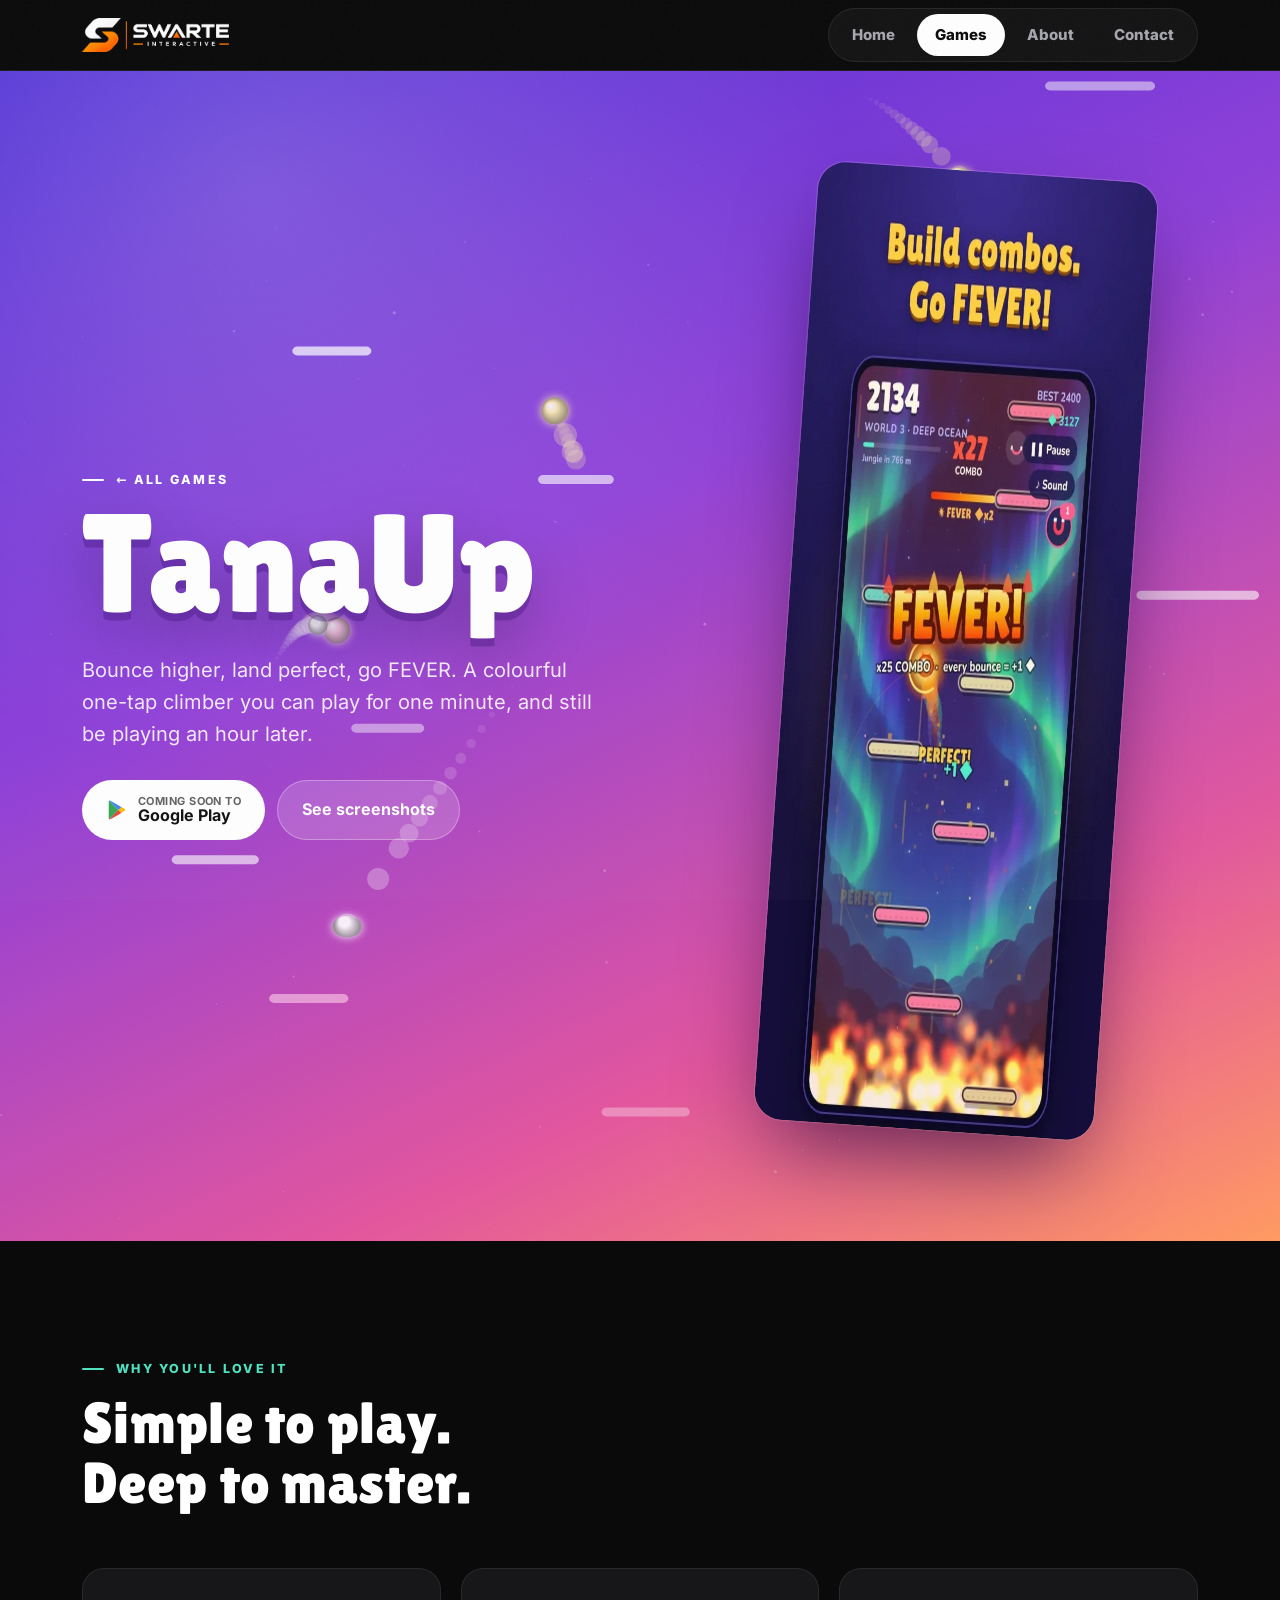
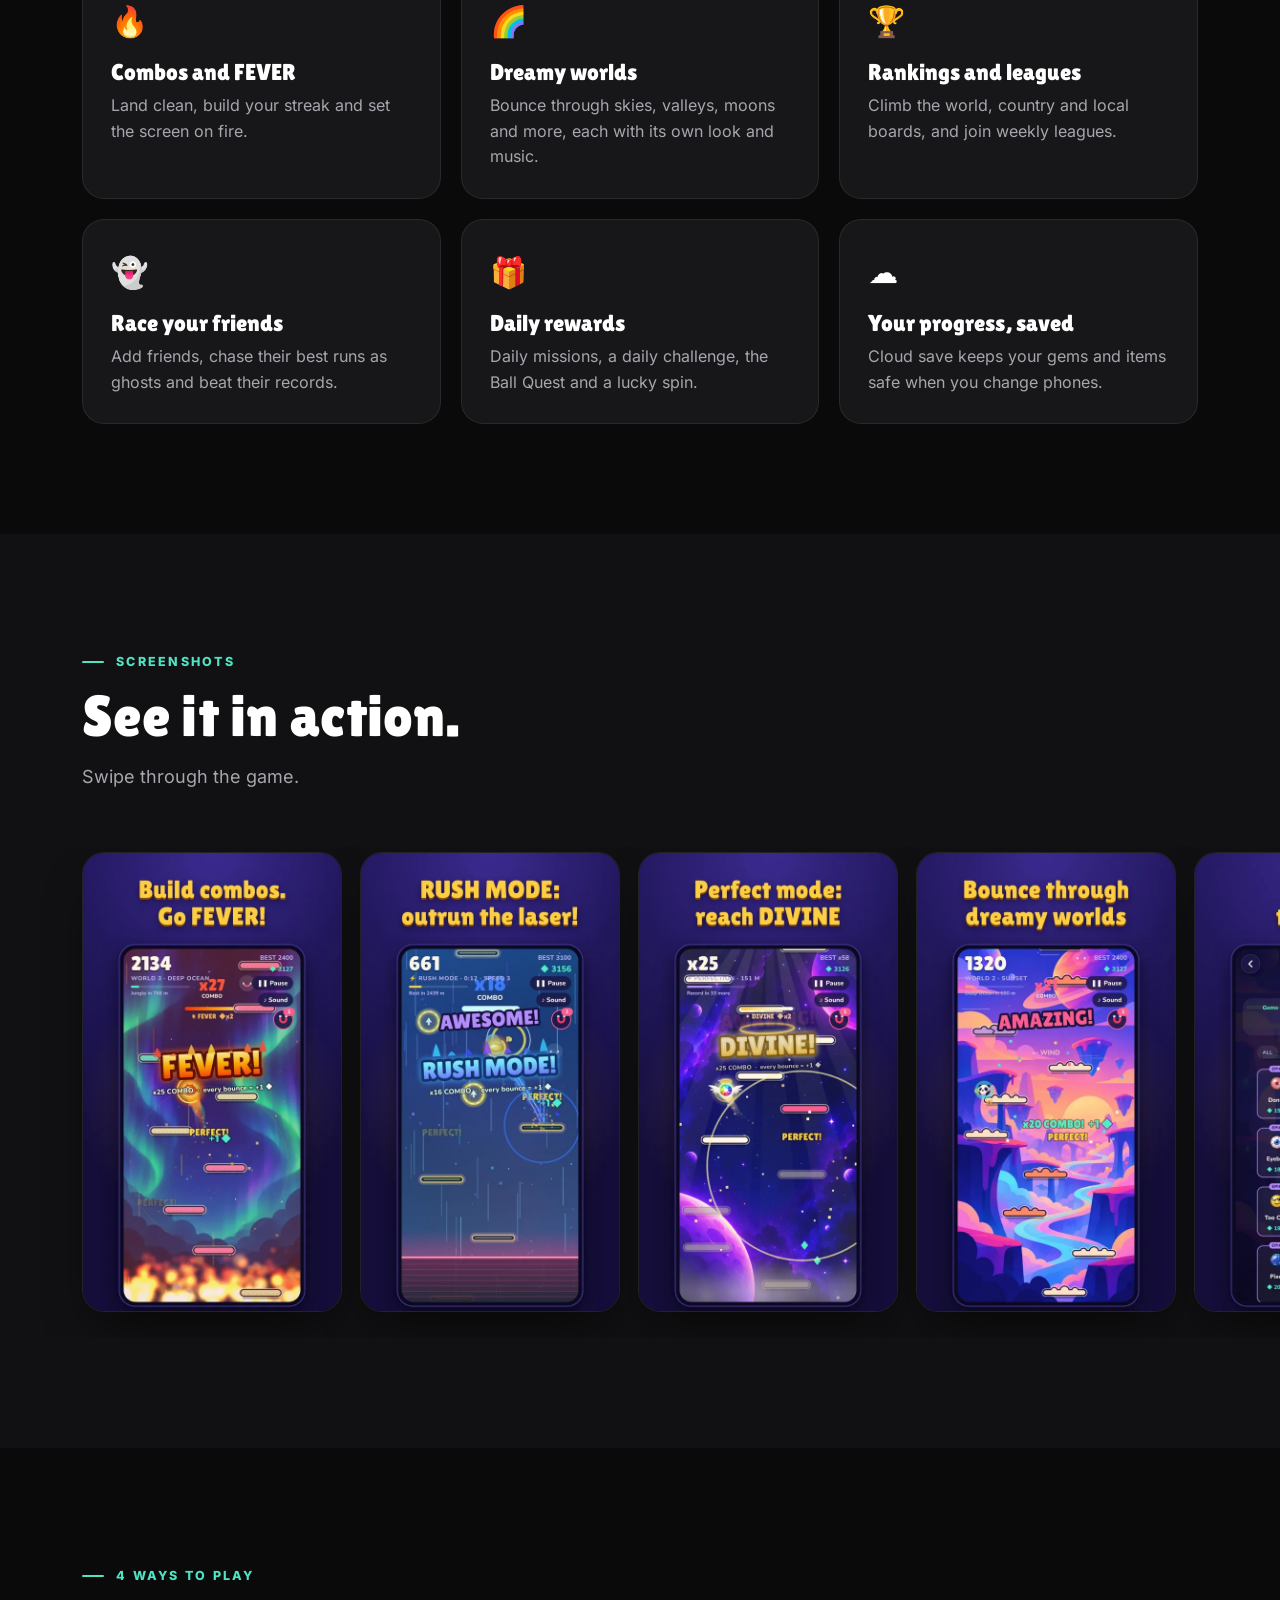
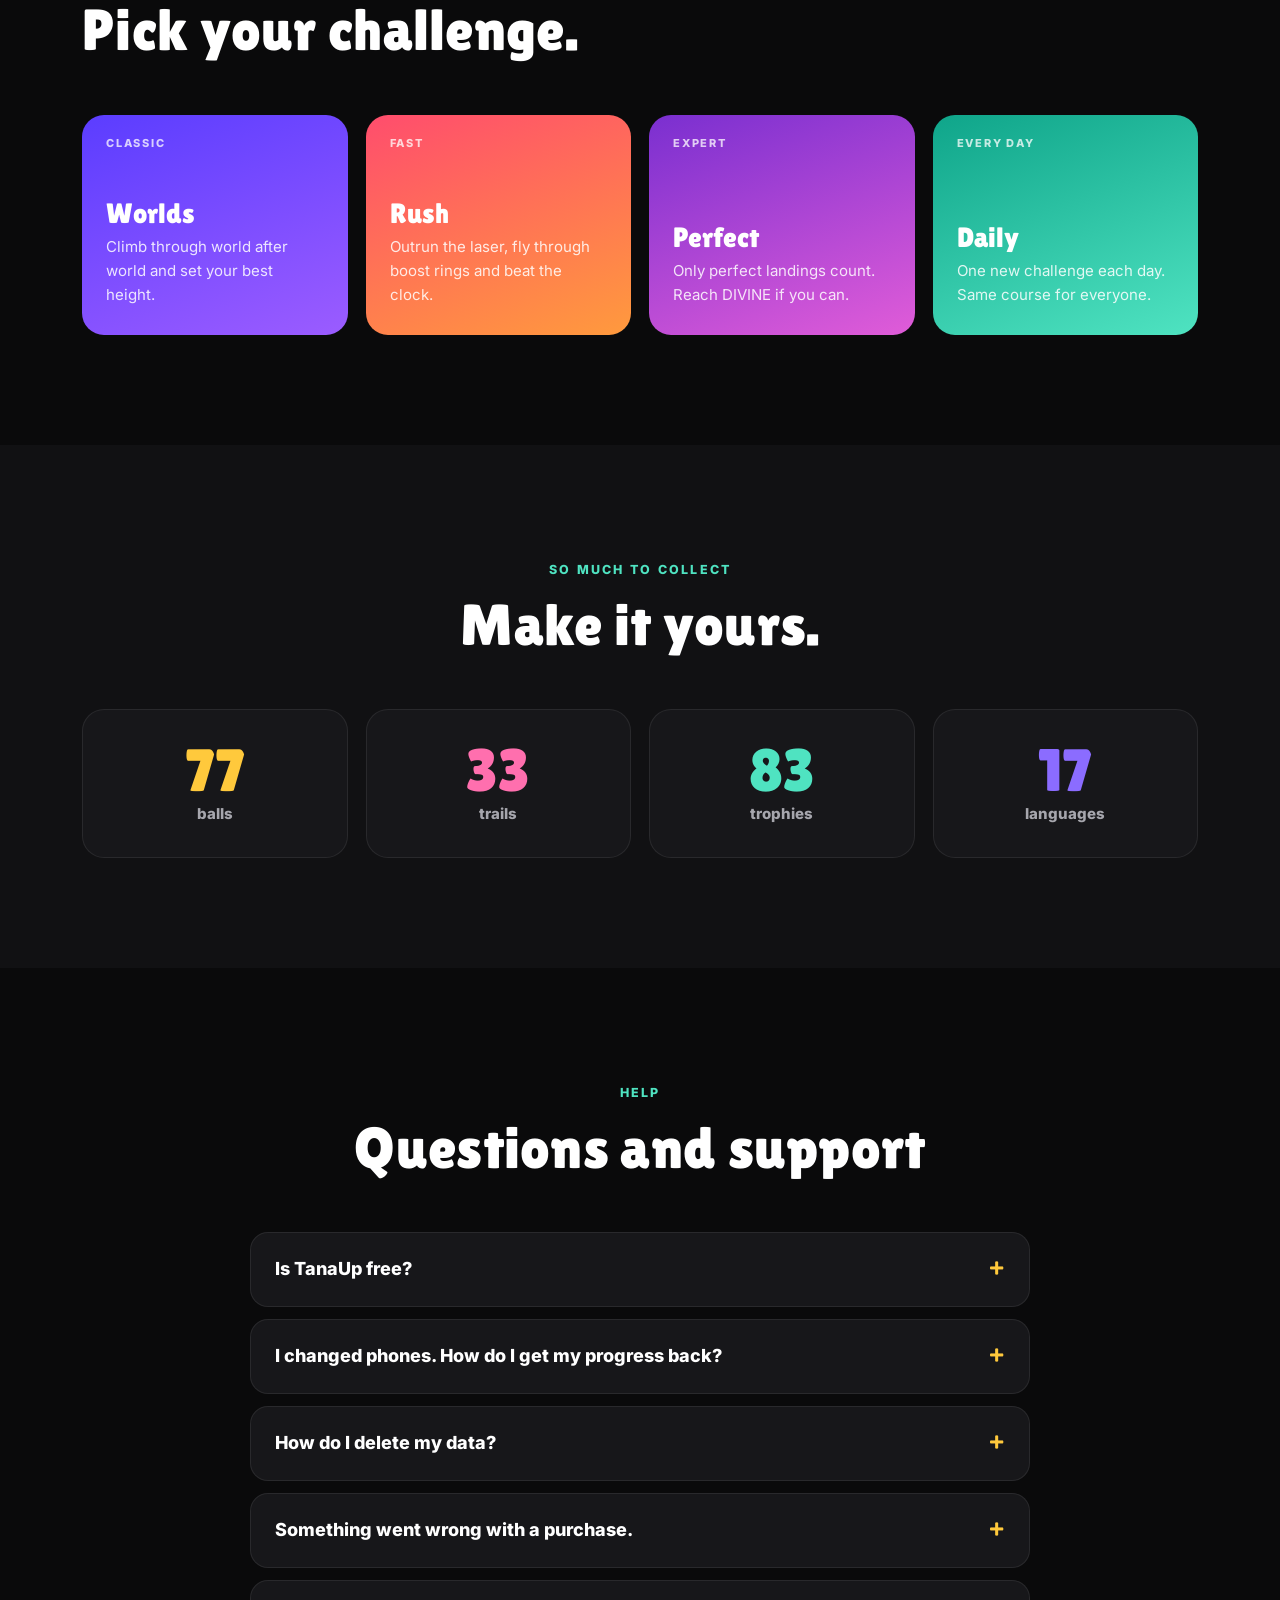
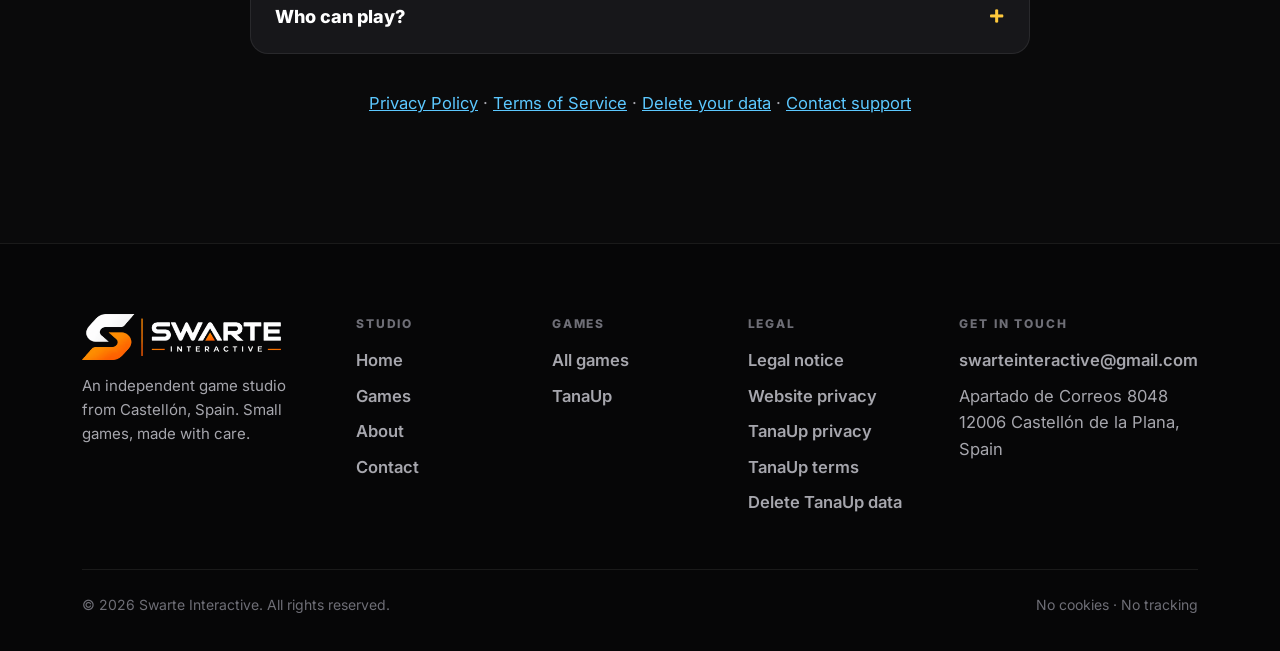
==== tanaup/index.html @ 44203644 "Add images, fonts, intro video and TanaUp pages" ====
<!doctype html>
<html lang="en">
<head>
<meta charset="utf-8">
<meta name="viewport" content="width=device-width,initial-scale=1,viewport-fit=cover">
<title>TanaUp – Swarte Interactive</title>
<meta name="description" content="TanaUp: bounce higher, land perfect, go FEVER. A free one-tap climber for Android.">
<meta property="og:title" content="TanaUp – Swarte Interactive">
<meta property="og:description" content="TanaUp: bounce higher, land perfect, go FEVER. A free one-tap climber for Android.">
<meta name="theme-color" content="#0a0a0b">
<meta property="og:image" content="https://swarteinteractive-design.github.io/brand/logo-original.jpg">
<link rel="icon" type="image/png" href="../favicon.png">
<link rel="apple-touch-icon" href="../brand/apple-touch-icon.png">
<link rel="stylesheet" href="../fonts.css">
<link rel="stylesheet" href="../site.css">

</head>
<body class="game">

<div class="grain" aria-hidden="true"></div>
<header class="top">
  <div class="wrap">
    <a class="brand" href="../index.html"><img class="logo" src="../brand/logo-full.png" alt="Swarte Interactive" width="1460" height="337"></a>
    <button class="menu-btn" aria-label="Menu" aria-expanded="false"><span></span><span></span><span></span></button>
    <ul class="tabs"><li><a href="../index.html">Home</a></li><li><a href="../games.html" aria-current="page">Games</a></li><li><a href="../about.html">About</a></li><li><a href="../contact.html">Contact</a></li></ul>
  </div>
</header>
<main>

<section class="ghero">
  <canvas data-scene="light" aria-hidden="true"></canvas>
  <div class="wrap">
    <div>
      <a href="../games.html" class="eyebrow" style="text-decoration:none">← All games</a>
      <div class="logo rv">TanaUp</div>
      <p class="rv d1">Bounce higher, land perfect, go FEVER. A colourful one-tap climber you can play for one minute, and still be playing an hour later.</p>
      <div class="btns rv d2"><a class="btn play" aria-disabled="true" role="link"><svg viewBox="0 0 24 24" aria-hidden="true"><path fill="#34a853" d="M3.6 1.8 13.4 12l-9.8 10.2c-.4-.2-.6-.7-.6-1.2V3c0-.5.2-.9.6-1.2z"/><path fill="#fbbc04" d="m16.8 8.6 3.4 2c.9.5.9 1.8 0 2.3l-3.4 2L13.4 12z"/><path fill="#4285f4" d="M3.6 1.8c.3-.2.8-.2 1.2 0l12 6.8-3.4 3.4z"/><path fill="#ea4335" d="m13.4 12 3.4 3.4-12 6.8c-.4.2-.9.2-1.2 0z"/></svg><span class="two"><small>Coming soon to</small>Google Play</span></a><a class="btn ghost" style="background:rgba(255,255,255,.16);border-color:rgba(255,255,255,.3)" href="#screens">See screenshots</a></div>
    </div>
    <div class="shot-hero rv d1"><img src="img/fever.webp" alt="TanaUp gameplay: Build combos, go FEVER" width="540" height="960"></div>
    </div>
  </div>
</section>

<section>
  <div class="wrap">
    <div class="sec-head rv"><span class="eyebrow">Why you'll love it</span><h2 class="h-l">Simple to play. Deep to master.</h2></div>
    <div class="feat-grid">
      <div class="feat rv"><span class="em">🔥</span><h3>Combos and FEVER</h3><p>Land clean, build your streak and set the screen on fire.</p></div>
      <div class="feat rv d1"><span class="em">🌈</span><h3>Dreamy worlds</h3><p>Bounce through skies, valleys, moons and more, each with its own look and music.</p></div>
      <div class="feat rv d2"><span class="em">🏆</span><h3>Rankings and leagues</h3><p>Climb the world, country and local boards, and join weekly leagues.</p></div>
      <div class="feat rv"><span class="em">👻</span><h3>Race your friends</h3><p>Add friends, chase their best runs as ghosts and beat their records.</p></div>
      <div class="feat rv d1"><span class="em">🎁</span><h3>Daily rewards</h3><p>Daily missions, a daily challenge, the Ball Quest and a lucky spin.</p></div>
      <div class="feat rv d2"><span class="em">☁️</span><h3>Your progress, saved</h3><p>Cloud save keeps your gems and items safe when you change phones.</p></div>
    </div>
  </div>
</section>


<section class="alt" id="screens">
  <div class="wrap">
    <div class="sec-head rv"><span class="eyebrow">Screenshots</span><h2 class="h-l">See it in action.</h2><p>Swipe through the game.</p></div>
  </div>
  <div class="gallery rv">
    <img src="img/fever.webp" alt="Build combos, go FEVER" width="540" height="960"><img src="img/rush.webp" alt="Rush mode: outrun the laser" width="540" height="960"><img src="img/divine.webp" alt="Perfect mode: reach DIVINE" width="540" height="960"><img src="img/sky.webp" alt="Bounce through dreamy worlds" width="540" height="960"><img src="img/shop.webp" alt="77 balls to collect" width="540" height="960"><img src="img/quest.webp" alt="Win special balls in the Ball Quest" width="540" height="960"><img src="img/board.webp" alt="Climb the world rankings" width="540" height="960"><img src="img/modes.webp" alt="4 ways to play plus a daily challenge" width="540" height="960">
  </div>
</section>
<section id="modes">
  <div class="wrap">
    <div class="sec-head rv"><span class="eyebrow">4 ways to play</span><h2 class="h-l">Pick your challenge.</h2></div>
    <div class="modes">
      <div class="mode m1 rv"><span class="tagm">Classic</span><h3>Worlds</h3><p>Climb through world after world and set your best height.</p></div>
      <div class="mode m2 rv d1"><span class="tagm">Fast</span><h3>Rush</h3><p>Outrun the laser, fly through boost rings and beat the clock.</p></div>
      <div class="mode m3 rv d2"><span class="tagm">Expert</span><h3>Perfect</h3><p>Only perfect landings count. Reach DIVINE if you can.</p></div>
      <div class="mode m4 rv d3"><span class="tagm">Every day</span><h3>Daily</h3><p>One new challenge each day. Same course for everyone.</p></div>
    </div>
  </div>
</section>

<section class="alt">
  <div class="wrap">
    <div class="sec-head center rv"><span class="eyebrow">So much to collect</span><h2 class="h-l">Make it yours.</h2></div>
    <div class="stats">
      <div class="stat rv"><b class="sun-t">77</b><span>balls</span></div>
      <div class="stat rv d1"><b class="pink-t">33</b><span>trails</span></div>
      <div class="stat rv d2"><b class="mint-t">83</b><span>trophies</span></div>
      <div class="stat rv d3"><b class="violet-t">17</b><span>languages</span></div>
    </div>
  </div>
</section>

<section>
  <div class="wrap">
    <div class="sec-head center rv"><span class="eyebrow">Help</span><h2 class="h-l">Questions and support</h2></div>
    <div class="faq">
      <details class="rv"><summary>Is TanaUp free?</summary><p>Yes. TanaUp is free to play. You can earn gems by playing. Optional gem packs and extras can be bought through Google Play, and ads only play when you choose to watch one.</p></details>
      <details class="rv"><summary>I changed phones. How do I get my progress back?</summary><p>Open TanaUp on your new phone and choose "Load my progress" when asked. Things you bought can be restored with "Restore purchases" in the shop, using the same Google account.</p></details>
      <details class="rv"><summary>How do I delete my data?</summary><p>In the game, go to Settings and tap "Delete my data". You can also email us. Step by step: <a style="color:var(--sky)" href="delete-data.html">Delete your TanaUp data</a>.</p></details>
      <details class="rv"><summary>Something went wrong with a purchase.</summary><p>Refunds go through Google Play (Order history). If an item didn't arrive or doesn't work, email <a style="color:var(--sky)" href="mailto:swarteinteractive@gmail.com">swarteinteractive@gmail.com</a> with your friend code and we'll make it right.</p></details>
      <details class="rv"><summary>Who can play?</summary><p>TanaUp is meant for players aged 16 and over. Younger players need a parent's or guardian's permission.</p></details>
    </div>
    <p class="center" style="text-align:center;margin-top:36px;color:var(--muted)"><a style="color:var(--sky)" href="privacy.html">Privacy Policy</a> · <a style="color:var(--sky)" href="terms.html">Terms of Service</a> · <a style="color:var(--sky)" href="delete-data.html">Delete your data</a> · <a style="color:var(--sky)" href="mailto:swarteinteractive@gmail.com">Contact support</a></p>
  </div>
</section>

</main>
<footer>
  <div class="wrap">
    <div class="fgrid">
      <div class="fbrand">
        <a class="brand" href="../index.html"><img class="logo" src="../brand/logo-full.png" alt="Swarte Interactive" width="1460" height="337"></a>
        <p>An independent game studio from Castellón, Spain. Small games, made with care.</p>
      </div>
      <div><h4>Studio</h4><ul><li><a href="../index.html">Home</a></li><li><a href="../games.html">Games</a></li><li><a href="../about.html">About</a></li><li><a href="../contact.html">Contact</a></li></ul></div>
      <div><h4>Games</h4><ul><li><a href="../games.html">All games</a></li><li><a href="../tanaup/index.html">TanaUp</a></li></ul></div>
      <div><h4>Legal</h4><ul><li><a href="../legal.html">Legal notice</a></li><li><a href="../legal.html#privacy">Website privacy</a></li><li><a href="../tanaup/privacy.html">TanaUp privacy</a></li><li><a href="../tanaup/terms.html">TanaUp terms</a></li><li><a href="../tanaup/delete-data.html">Delete TanaUp data</a></li></ul></div>
      <div><h4>Get in touch</h4><ul><li><a href="mailto:swarteinteractive@gmail.com">swarteinteractive@gmail.com</a></li><li><span style="color:var(--muted)">Apartado de Correos 8048<br>12006 Castellón de la Plana, Spain</span></li></ul></div>
    </div>
    <div class="fbottom"><span>© <span id="yr">2026</span> Swarte Interactive. All rights reserved.</span><span>No cookies · No tracking</span></div>
  </div>
</footer>
<script src="../site.js"></script>
</body>
</html>
---- fonts.css ----
/* Fonts are hosted on this site (no requests to Google or anyone else). Licence: SIL Open Font License 1.1 */
@font-face{font-family:"Saira";src:url(fonts/saira-var.woff2) format("woff2");font-weight:100 900;font-stretch:50% 125%;font-display:swap}
@font-face{font-family:"Inter";src:url(fonts/inter-400.woff2) format("woff2");font-weight:400;font-display:swap}
@font-face{font-family:"Inter";src:url(fonts/inter-500.woff2) format("woff2");font-weight:500;font-display:swap}
@font-face{font-family:"Inter";src:url(fonts/inter-600.woff2) format("woff2");font-weight:600;font-display:swap}
@font-face{font-family:"Inter";src:url(fonts/inter-700.woff2) format("woff2");font-weight:700;font-display:swap}
@font-face{font-family:"Inter";src:url(fonts/inter-800.woff2) format("woff2");font-weight:800 900;font-display:swap}
@font-face{font-family:"Nunito";src:url(fonts/nunito-400.woff2) format("woff2");font-weight:400 600;font-display:swap}
@font-face{font-family:"Nunito";src:url(fonts/nunito-700.woff2) format("woff2");font-weight:700;font-display:swap}
@font-face{font-family:"Nunito";src:url(fonts/nunito-800.woff2) format("woff2");font-weight:800;font-display:swap}
@font-face{font-family:"Nunito";src:url(fonts/nunito-900.woff2) format("woff2");font-weight:900;font-display:swap}
@font-face{font-family:"Lilita One";src:url(fonts/lilita-one.woff2) format("woff2");font-weight:400;font-display:swap}
---- site.css ----
/* Swarte Interactive — shared site styles */
:root{
  /* Swarte Interactive brand — see BRAND.md */
  --bg:#0a0a0b; --bg2:#111113; --card:#17171a; --card2:#1e1e22; --line:rgba(255,255,255,.08);
  --fg:#ffffff; --muted:#a6a6ad; --dim:#6e6e76;
  --orange:#ff7a00; --orange-l:#ff9a0a; --orange-d:#ff5a00;
  --grad:linear-gradient(135deg,#ff9a0a 0%,#ff7a00 50%,#ff5a00 100%);
  /* accent slots (studio pages = all orange; TanaUp page restores the game colours via .game) */
  --sun:var(--orange); --violet:var(--orange-d); --pink:var(--orange-l); --mint:var(--orange); --sky:var(--orange-l);
  --display:"Saira",system-ui,sans-serif; --dw:800; --ds:118%;
  --body:"Inter",system-ui,-apple-system,"Segoe UI",sans-serif;
  --r:20px;
  color-scheme:dark;
}
*{box-sizing:border-box}
html{scroll-behavior:smooth}
body{margin:0;background:var(--bg);color:var(--fg);font:400 17px/1.6 var(--body);-webkit-font-smoothing:antialiased;overflow-x:hidden}
img,svg,canvas{display:block;max-width:100%}
a{color:inherit}
.wrap{max-width:1160px;margin:0 auto;padding-left:max(22px,env(safe-area-inset-left,0px));padding-right:max(22px,env(safe-area-inset-right,0px))}
.grain{position:fixed;inset:0;pointer-events:none;z-index:100;opacity:.05;
  background-image:url("data:image/svg+xml,%3Csvg xmlns='http://www.w3.org/2000/svg' width='160' height='160'%3E%3Cfilter id='n'%3E%3CfeTurbulence type='fractalNoise' baseFrequency='.9' numOctaves='3'/%3E%3C/filter%3E%3Crect width='100%25' height='100%25' filter='url(%23n)'/%3E%3C/svg%3E")}

/* ---------- header / tabs ---------- */
.top{position:sticky;top:0;z-index:50;background:rgba(10,10,11,.72);backdrop-filter:blur(14px) saturate(140%);-webkit-backdrop-filter:blur(14px) saturate(140%);border-bottom:1px solid var(--line)}
.top .wrap{display:flex;align-items:center;justify-content:space-between;height:70px;gap:20px}
.brand{display:flex;align-items:center;gap:12px;text-decoration:none;white-space:nowrap}
.brand .mark{width:34px;height:34px}
.brand .name{font:var(--dw) 21px/1 var(--display);font-stretch:var(--ds);letter-spacing:.4px}
.brand .name small{display:block;font:800 10px/1 var(--body);letter-spacing:.32em;text-transform:uppercase;color:var(--muted);margin-top:4px}
.tabs{display:flex;gap:4px;list-style:none;margin:0;padding:5px;border-radius:999px;background:rgba(255,255,255,.04);border:1px solid var(--line)}
.tabs a{display:block;padding:9px 18px;border-radius:999px;text-decoration:none;font-weight:800;font-size:15px;color:var(--muted);transition:color .2s,background .2s}
.tabs a:hover{color:var(--fg)}
.tabs a[aria-current="page"]{background:var(--fg);color:var(--bg)}
.menu-btn{display:none;background:none;border:1px solid var(--line);border-radius:12px;width:44px;height:44px;color:var(--fg);cursor:pointer}
.menu-btn span{display:block;width:18px;height:2px;background:currentColor;margin:4px auto;border-radius:2px}

/* ---------- buttons ---------- */
.btns{display:flex;flex-wrap:wrap;gap:12px}
.btn{display:inline-flex;align-items:center;gap:10px;padding:15px 24px;border-radius:999px;font-weight:900;font-size:16px;text-decoration:none;transition:transform .18s,box-shadow .18s,background .18s;border:0;cursor:pointer}
.btn:hover{transform:translateY(-2px)}
.btn.sun{background:var(--grad);color:#0a0a0b;box-shadow:0 10px 30px -6px rgba(255,122,0,.5)}
.btn.ghost{background:rgba(255,255,255,.06);color:var(--fg);border:1px solid var(--line)}
.btn.ghost:hover{background:rgba(255,255,255,.1)}
.btn .arr{transition:transform .18s}
.btn:hover .arr{transform:translateX(3px)}
.btn.play{background:#fff;color:#111}
.btn.play svg{width:22px;height:22px}
.btn.play[aria-disabled="true"]{cursor:default}
.btn.play[aria-disabled="true"]:hover{transform:none}
.btn.play .two{display:flex;flex-direction:column;line-height:1.1;text-align:left}
.btn.play .two small{font-size:11px;font-weight:700;opacity:.65;letter-spacing:.04em;text-transform:uppercase}

/* ---------- type ---------- */
.eyebrow{display:inline-flex;align-items:center;gap:12px;font-family:"Saira",sans-serif;font-stretch:118%;font-weight:600;font-size:12.5px;letter-spacing:.32em;text-transform:uppercase;color:var(--mint)}
.eyebrow::before{content:"";width:22px;height:2px;background:currentColor;border-radius:2px}
h1,h2,h3{text-wrap:balance}
.h-xl{font:var(--dw) clamp(46px,7.4vw,96px)/.98 var(--display);font-stretch:var(--ds);margin:18px 0 22px;letter-spacing:.4px}
.h-l{font:var(--dw) clamp(36px,5vw,58px)/1.04 var(--display);font-stretch:var(--ds);margin:14px 0 16px;letter-spacing:.3px}
.h-m{font:var(--dw) clamp(26px,3vw,34px)/1.1 var(--display);font-stretch:var(--ds);margin:0 0 10px;letter-spacing:.3px}
.lead{font-size:clamp(18px,1.6vw,21px);color:var(--muted);max-width:560px;margin:0 0 32px}
.sun-t{color:var(--sun)} .violet-t{color:var(--violet)} .pink-t{color:var(--pink)} .mint-t{color:var(--mint)}
.grad-t{background:var(--grad);-webkit-background-clip:text;background-clip:text;color:transparent}

/* ---------- sections ---------- */
section{padding:110px 0;position:relative}
.alt{background:var(--bg2)}
.sec-head{max-width:640px;margin-bottom:54px}
.sec-head p{color:var(--muted);margin:0;font-size:18px}
.center{text-align:center;margin-left:auto;margin-right:auto}
.center .eyebrow::before{display:none}

/* ---------- home hero ---------- */
.hero{position:relative;min-height:calc(100vh - 70px);min-height:calc(100svh - 70px);display:flex;align-items:center;overflow:hidden;padding:80px 0 120px}
.hero canvas{position:absolute;inset:0;width:100%;height:100%}
.hero::after{content:"";position:absolute;inset:0;pointer-events:none;background:
  radial-gradient(900px 520px at 80% 35%,rgba(255,122,0,.18),transparent 70%),
  radial-gradient(600px 400px at 5% 90%,rgba(255,90,0,.10),transparent 70%),
  linear-gradient(90deg,rgba(10,10,11,.92) 0%,rgba(10,10,11,.55) 45%,rgba(10,10,11,0) 75%)}
.hero .wrap{position:relative;z-index:2;width:100%}
.hero .copy{max-width:640px}
.scroll-cue{position:absolute;left:50%;bottom:28px;z-index:2;transform:translateX(-50%);font-size:12px;font-weight:800;letter-spacing:.2em;text-transform:uppercase;color:var(--dim);display:flex;flex-direction:column;align-items:center;gap:10px}
.scroll-cue i{width:2px;height:34px;background:linear-gradient(var(--dim),transparent);animation:cue 1.8s ease-in-out infinite}
@keyframes cue{0%{transform:scaleY(0);transform-origin:top}50%{transform:scaleY(1);transform-origin:top}51%{transform-origin:bottom}100%{transform:scaleY(0);transform-origin:bottom}}

/* marquee */
.marquee{overflow:hidden;border-block:1px solid var(--line);background:var(--bg2);padding:22px 0}
.marquee .track{display:flex;gap:48px;width:max-content;animation:slide 32s linear infinite;font:var(--dw) 28px/1 var(--display);font-stretch:var(--ds);color:var(--dim);white-space:nowrap}
.marquee .track span{display:flex;align-items:center;gap:48px}
.marquee .track span::after{content:"";width:12px;height:12px;border-radius:50%;background:var(--sun);box-shadow:0 0 14px var(--sun)}
.marquee .track span:nth-child(3n+2)::after{background:var(--pink);box-shadow:0 0 14px var(--pink)}
.marquee .track span:nth-child(3n)::after{background:var(--mint);box-shadow:0 0 14px var(--mint)}
@keyframes slide{to{transform:translateX(-50%)}}

/* value cards */
.cards3{display:grid;grid-template-columns:repeat(3,1fr);gap:22px}
.vcard{position:relative;background:linear-gradient(180deg,var(--card2),var(--card));border:1px solid var(--line);border-radius:var(--r);padding:34px 30px 32px;overflow:hidden;transition:transform .25s,border-color .25s}
.vcard:hover{transform:translateY(-4px);border-color:rgba(255,255,255,.18)}
.vcard .ico{width:58px;height:58px;border-radius:18px;display:grid;place-items:center;margin-bottom:24px}
.vcard .ico svg{width:30px;height:30px}
.vcard p{margin:0;color:var(--muted)}
.vcard .num{position:absolute;right:22px;top:16px;font:var(--dw) 64px/1 var(--display);font-stretch:var(--ds);color:rgba(255,255,255,.04)}

/* split */
.split{display:grid;grid-template-columns:1fr 1fr;gap:70px;align-items:center}
.split p{color:var(--muted)}
.checks{list-style:none;padding:0;margin:26px 0 0;display:grid;gap:14px}
.checks li{display:flex;gap:14px;align-items:flex-start}
.checks li::before{content:"";flex:none;width:24px;height:24px;margin-top:2px;border-radius:50%;background:rgba(255,122,0,.14) url("data:image/svg+xml,%3Csvg xmlns='http://www.w3.org/2000/svg' viewBox='0 0 24 24'%3E%3Cpath d='M7 12.5l3.2 3L17 9' fill='none' stroke='%23ff7a00' stroke-width='2.6' stroke-linecap='round' stroke-linejoin='round'/%3E%3C/svg%3E") center/18px no-repeat}

/* phone visual */
.stage{position:relative;height:520px;display:grid;place-items:center}
.stage .glow{position:absolute;width:420px;height:420px;border-radius:50%;background:radial-gradient(circle,rgba(255,122,0,.35),transparent 65%);filter:blur(10px)}
.phone{position:relative;width:250px;height:500px;border-radius:44px;padding:12px;background:linear-gradient(145deg,#2c2c31,#0e0e10);box-shadow:0 40px 80px -20px rgba(0,0,0,.7),inset 0 0 0 1px rgba(255,255,255,.12);transform:rotate(-6deg)}
.phone .screen{position:relative;height:100%;border-radius:34px;overflow:hidden;background:linear-gradient(180deg,#141416 0%,#2a1608 45%,#ff5a00 85%,#ff9a0a 100%)}
.phone .notch{position:absolute;top:10px;left:50%;width:76px;height:22px;margin-left:-38px;border-radius:12px;background:#0d0b1f;z-index:3}
.phone .plat{position:absolute;height:10px;border-radius:6px;background:rgba(255,255,255,.85)}
.phone .pb{position:absolute;left:50%;width:40px;height:40px;margin-left:-20px;border-radius:50%;background:radial-gradient(circle at 34% 30%,#fff 0 12%,#ffe066 42%,#ff9d00);box-shadow:0 0 26px rgba(255,220,100,.8);animation:pb 1.4s cubic-bezier(.45,0,.55,1) infinite}
@keyframes pb{0%,100%{bottom:96px;transform:scale(1.15,.85)}10%,90%{transform:none}50%{bottom:250px}}
.phone .score{position:absolute;top:46px;left:0;right:0;text-align:center;font:var(--dw) 44px/1 var(--display);font-stretch:var(--ds);color:#fff;text-shadow:0 4px 0 rgba(0,0,0,.18)}
.phone .combo{position:absolute;top:96px;left:0;right:0;text-align:center;font-weight:900;font-size:13px;letter-spacing:.2em;color:#fff6c7}
.float{position:absolute;padding:12px 16px;border-radius:16px;background:rgba(23,23,26,.88);backdrop-filter:blur(8px);border:1px solid var(--line);font-weight:800;font-size:14px;display:flex;align-items:center;gap:10px;box-shadow:0 20px 40px -12px rgba(0,0,0,.6);animation:floaty 5s ease-in-out infinite}
.float b{font:var(--dw) 22px/1 var(--display);font-stretch:var(--ds)}
.float.f1{left:2%;top:18%}
.float.f2{right:0;bottom:20%;animation-delay:-2.5s}
@keyframes floaty{0%,100%{transform:translateY(0)}50%{transform:translateY(-12px)}}

/* steps */
.steps{display:grid;grid-template-columns:repeat(3,1fr);gap:22px;counter-reset:s}
.step{padding:30px 0 0;border-top:2px solid var(--line);position:relative}
.step::before{counter-increment:s;content:"0" counter(s);position:absolute;top:-2px;left:0;padding-top:24px;font:var(--dw) 18px/1 var(--display);font-stretch:var(--ds);color:var(--sun);border-top:2px solid var(--sun);width:60px}
.step h3{font:var(--dw) 26px/1.15 var(--display);font-stretch:var(--ds);margin:34px 0 10px}
.step p{margin:0;color:var(--muted)}

/* cta */
.cta{position:relative;border-radius:28px;overflow:hidden;padding:80px 60px;text-align:center;background:
  radial-gradient(500px 300px at 15% 20%,rgba(255,255,255,.18),transparent 60%),var(--grad)}
.cta .h-l{margin-top:0}
.cta p{color:rgba(10,10,11,.8);max-width:520px;margin:0 auto 30px;font-size:19px}
.cta .btns{justify-content:center}
.cta .btn.dark{background:#0a0a0b;color:#fff}
.cta .h-l{color:#0a0a0b}
.cta .b{position:absolute;border-radius:50%;background:radial-gradient(circle at 34% 30%,#fff 0 12%,rgba(255,255,255,.55) 45%,rgba(255,255,255,.15));opacity:.5}

/* page header (inner pages) */
.phead{position:relative;padding:110px 0 70px;overflow:hidden}
.phead::before{content:"";position:absolute;inset:0;background:radial-gradient(700px 360px at 85% 10%,rgba(255,122,0,.16),transparent 70%),radial-gradient(500px 300px at 0% 100%,rgba(255,154,10,.06),transparent 70%)}
.phead .wrap{position:relative}
.phead p{color:var(--muted);font-size:19px;max-width:600px;margin:0}

/* games list */
.gcard{display:grid;grid-template-columns:1.1fr 1fr;border-radius:32px;overflow:hidden;background:var(--card);border:1px solid var(--line);text-decoration:none;transition:transform .3s,border-color .3s}
.gcard:hover{transform:translateY(-4px);border-color:rgba(255,255,255,.2)}
.gart{position:relative;min-height:440px;overflow:hidden;background:radial-gradient(circle at 25% 15%,rgba(255,255,255,.22),transparent 40%),linear-gradient(155deg,#6a3dff 0%,#c04dd6 45%,#ff6fae 70%,#ffb347 100%);display:grid;place-items:center}
.gart .word{position:relative;z-index:2;font:var(--dw) clamp(64px,9vw,112px)/1 var(--display);font-stretch:var(--ds);color:#fff;letter-spacing:1px;transform:rotate(-5deg);text-shadow:0 7px 0 rgba(70,20,130,.35),0 20px 50px rgba(0,0,0,.25)}
.gart .gb{position:absolute;border-radius:50%}
.gart .plat{position:absolute;height:12px;border-radius:7px;background:rgba(255,255,255,.75)}
.ginfo{padding:46px 46px 42px;display:flex;flex-direction:column;gap:16px}
.chip{align-self:flex-start;font-size:12px;font-weight:800;letter-spacing:.12em;text-transform:uppercase;padding:7px 13px;border-radius:999px;background:rgba(255,122,0,.13);color:var(--orange)}
.ginfo h2{font:var(--dw) 48px/1 var(--display);font-stretch:var(--ds);margin:0;color:var(--sun)}
.ginfo p{margin:0;color:var(--muted)}
.meta-row{display:flex;flex-wrap:wrap;gap:8px}
.meta-row span{font-size:13px;font-weight:800;padding:6px 12px;border-radius:10px;background:rgba(255,255,255,.06);color:var(--muted)}
.more{margin-top:auto;font-weight:900;color:var(--fg);display:inline-flex;gap:8px;align-items:center}
.gcard:hover .more .arr{transform:translateX(4px)}
.more .arr{transition:transform .2s}
.soon{margin-top:22px;border:2px dashed rgba(255,255,255,.14);border-radius:32px;padding:46px;display:flex;align-items:center;gap:28px}
.soon .q{flex:none;width:84px;height:84px;border-radius:24px;display:grid;place-items:center;background:rgba(255,255,255,.05);font:var(--dw) 44px/1 var(--display);font-stretch:var(--ds);color:var(--dim)}
.soon h3{font:var(--dw) 28px/1.1 var(--display);font-stretch:var(--ds);margin:0 0 6px}
.soon p{margin:0;color:var(--muted)}

/* game page */
.ghero{position:relative;overflow:hidden;padding:100px 0 110px;background:radial-gradient(circle at 20% 10%,rgba(255,255,255,.18),transparent 40%),linear-gradient(155deg,#4b2bd6 0%,#8e3fd9 40%,#e2569e 75%,#ff9a62 100%)}
.ghero .wrap{position:relative;z-index:2;display:grid;grid-template-columns:1.1fr .9fr;gap:40px;align-items:center}
.ghero .logo{font:var(--dw) clamp(72px,11vw,140px)/.9 var(--display);font-stretch:var(--ds);color:#fff;transform:rotate(-4deg);transform-origin:left;margin:10px 0 28px;text-shadow:0 8px 0 rgba(60,15,120,.35),0 24px 60px rgba(0,0,0,.25)}
.ghero p{color:rgba(255,255,255,.88);font-size:20px;max-width:520px;margin:0 0 30px}
.ghero .eyebrow{color:#fff}
.ghero canvas{position:absolute;inset:0;width:100%;height:100%;opacity:.9}
.feat-grid{display:grid;grid-template-columns:repeat(3,1fr);gap:20px}
.feat{background:var(--card);border:1px solid var(--line);border-radius:22px;padding:28px}
.feat .em{font-size:30px;margin-bottom:14px;display:block}
.feat h3{font:var(--dw) 23px/1.15 var(--display);font-stretch:var(--ds);margin:0 0 8px}
.feat p{margin:0;color:var(--muted);font-size:16px}
.modes{display:grid;grid-template-columns:repeat(4,1fr);gap:18px}
.mode{border-radius:22px;padding:28px 24px;min-height:220px;display:flex;flex-direction:column;justify-content:flex-end;position:relative;overflow:hidden}
.mode h3{font:var(--dw) 28px/1 var(--display);font-stretch:var(--ds);margin:0 0 8px;color:#fff}
.mode p{margin:0;color:rgba(255,255,255,.85);font-size:15px}
.mode .tagm{position:absolute;top:20px;left:24px;font-size:11px;font-weight:900;letter-spacing:.16em;text-transform:uppercase;color:rgba(255,255,255,.75)}
.m1{background:linear-gradient(160deg,#5b3dff,#9b5cff)}
.m2{background:linear-gradient(160deg,#ff4d6d,#ff9a3d)}
.m3{background:linear-gradient(160deg,#7a2fd0,#e05cd8)}
.m4{background:linear-gradient(160deg,#0fa58a,#4fe3c1)}
.stats{display:grid;grid-template-columns:repeat(4,1fr);gap:18px;text-align:center}
.stat{padding:30px 10px;border-radius:22px;background:var(--card);border:1px solid var(--line)}
.stat b{display:block;font:var(--dw) clamp(42px,5vw,60px)/1 var(--display);font-stretch:var(--ds)}
.stat span{color:var(--muted);font-weight:800;font-size:15px}
.faq{max-width:780px;margin:0 auto;display:grid;gap:12px}
.faq details{background:var(--card);border:1px solid var(--line);border-radius:18px;padding:0 24px}
.faq summary{cursor:pointer;list-style:none;font-weight:900;font-size:18px;padding:22px 0;display:flex;justify-content:space-between;gap:16px}
.faq summary::-webkit-details-marker{display:none}
.faq summary::after{content:"+";font:var(--dw) 26px/1 var(--display);font-stretch:var(--ds);color:var(--sun);transition:transform .2s}
.faq details[open] summary::after{transform:rotate(45deg)}
.faq details p{margin:0 0 22px;color:var(--muted)}

/* about */
.facts{display:grid;grid-template-columns:repeat(3,1fr);gap:18px;margin-top:40px}
.fact{padding:26px;border-radius:20px;background:var(--card);border:1px solid var(--line)}
.fact small{display:block;font-size:12px;font-weight:900;letter-spacing:.14em;text-transform:uppercase;color:var(--dim);margin-bottom:8px}
.fact b{font:var(--dw) 26px/1.1 var(--display);font-stretch:var(--ds)}
.quote{font:var(--dw) clamp(28px,3.6vw,44px)/1.2 var(--display);font-stretch:var(--ds);max-width:900px;margin:0 auto;text-align:center}

/* contact */
.ccards{display:grid;grid-template-columns:repeat(3,1fr);gap:20px}
.ccard{background:var(--card);border:1px solid var(--line);border-radius:24px;padding:32px 28px;display:flex;flex-direction:column;gap:10px}
.ccard .ico{width:52px;height:52px;border-radius:16px;display:grid;place-items:center;margin-bottom:8px}
.ccard .ico svg{width:26px;height:26px}
.ccard h3{font:var(--dw) 24px/1.1 var(--display);font-stretch:var(--ds);margin:0}
.ccard p{margin:0;color:var(--muted);font-size:16px}
.ccard a.mail{font-weight:900;color:var(--sun);word-break:break-all;text-decoration:none}
.ccard a.mail:hover{text-decoration:underline}
.ccard address{font-style:normal;color:var(--fg);line-height:1.6}

/* legal pages inside the site */
.legal{max-width:760px;margin:0 auto;padding:70px 0 40px}
.legal .back{font-weight:800;font-size:14px;color:var(--muted);text-decoration:none}
.legal .back:hover{color:var(--fg)}
.legal h1{font:var(--dw) clamp(38px,5vw,54px)/1.05 var(--display);font-stretch:var(--ds);margin:18px 0 6px}
.legal .meta{color:var(--dim);font-size:14px;margin-bottom:34px}
.legal h2{font:800 20px/1.3 var(--body);margin:34px 0 10px}
.legal p,.legal ul{color:var(--muted);margin:0 0 12px}
.legal li{margin-bottom:6px}
.legal a{color:var(--sky)}
.legal .sum{background:var(--card);border:1px solid var(--line);border-radius:18px;padding:22px 26px}
.legal .sum h2{margin-top:0;color:var(--sun)}
.legal table{border-collapse:collapse;width:100%;font-size:15px;color:var(--muted)}
.legal .tw{overflow-x:auto;margin-bottom:12px}
.legal th,.legal td{text-align:left;vertical-align:top;padding:10px 12px;border-bottom:1px solid var(--line)}
.legal th{font-size:12px;letter-spacing:.08em;text-transform:uppercase;color:var(--dim)}
.legal td:first-child{color:var(--fg)}
.legal .mail{font-weight:800;color:var(--fg)}
.legal address{font-style:normal;color:var(--fg);line-height:1.6;margin-bottom:12px}

/* footer */
footer{border-top:1px solid var(--line);padding:70px 0 calc(34px + env(safe-area-inset-bottom,0px));background:#060607}
.fgrid{display:grid;grid-template-columns:1.6fr 1fr 1fr 1.2fr;gap:40px}
.fgrid h4{margin:0 0 14px;font-size:12px;font-weight:900;letter-spacing:.16em;text-transform:uppercase;color:var(--dim)}
.fgrid ul{list-style:none;padding:0;margin:0;display:grid;gap:9px}
.fgrid a{color:var(--muted);text-decoration:none;font-weight:600}
.fgrid a:hover{color:var(--fg)}
.fgrid p{color:var(--muted);margin:14px 0 0;font-size:15px;max-width:300px}
.fbottom{margin-top:54px;padding-top:24px;border-top:1px solid var(--line);display:flex;flex-wrap:wrap;justify-content:space-between;gap:10px;color:var(--dim);font-size:14px}

/* reveal on scroll */
.rv{opacity:0;transform:translateY(26px);transition:opacity .8s cubic-bezier(.2,.7,.2,1),transform .8s cubic-bezier(.2,.7,.2,1)}
.rv.in{opacity:1;transform:none}
.d1{transition-delay:.1s}.d2{transition-delay:.2s}.d3{transition-delay:.3s}

@media (prefers-reduced-motion:reduce){
  *{animation:none!important;transition:none!important}
  .rv{opacity:1;transform:none}
}

/* ---------- responsive ---------- */
@media (max-width:980px){
  .split,.ghero .wrap,.gcard{grid-template-columns:1fr}
  .cards3,.steps,.feat-grid,.ccards,.facts{grid-template-columns:1fr 1fr}
  .modes,.stats{grid-template-columns:1fr 1fr}
  .fgrid{grid-template-columns:1fr 1fr}
  .stage{height:460px}
  .gart{min-height:300px}
}
@media (max-width:720px){
  section{padding:76px 0}
  .menu-btn{display:block}
  .tabs{position:absolute;top:70px;left:0;right:0;flex-direction:column;gap:2px;border-radius:0;padding:12px 16px 18px;background:rgba(10,10,11,.97);border:0;border-bottom:1px solid var(--line);display:none}
  .tabs.open{display:flex}
  .tabs a{padding:14px 18px;font-size:17px;border-radius:14px}
  .cards3,.steps,.feat-grid,.ccards,.facts{grid-template-columns:1fr}
  .hero{min-height:auto;padding:70px 0 110px}
  .hero::after{background:radial-gradient(500px 400px at 80% 20%,rgba(255,122,0,.18),transparent 70%),linear-gradient(180deg,rgba(10,10,11,.35),rgba(10,10,11,.85) 70%)}
  .cta{padding:56px 24px;border-radius:28px}
  .ginfo{padding:30px 24px}
  .soon{flex-direction:column;align-items:flex-start;padding:30px 24px}
  .fgrid{grid-template-columns:1fr 1fr;gap:30px}
  .fgrid .fbrand{grid-column:1/-1}
  .float.f1{left:0} .float.f2{right:0}
  .phone{width:220px;height:440px}
  .stage{height:420px}
  .marquee .track{font-size:22px}
}

/* real game images */
.gart img{position:absolute;inset:0;width:100%;height:100%;object-fit:cover;transition:transform .5s}
.gcard:hover .gart img{transform:scale(1.04)}
.shot-hero{display:flex;justify-content:center}
.shot-hero img{width:min(340px,80vw);border-radius:28px;transform:rotate(4deg);box-shadow:0 40px 90px -20px rgba(30,0,60,.7),0 0 0 1px rgba(255,255,255,.18)}
.gallery{display:flex;gap:18px;overflow-x:auto;scroll-snap-type:x mandatory;padding:6px max(22px,calc((100vw - 1116px)/2)) 26px;scrollbar-width:thin;scrollbar-color:var(--line) transparent}
.gallery img{flex:none;width:260px;height:auto;border-radius:22px;scroll-snap-align:start;box-shadow:0 24px 50px -18px rgba(0,0,0,.7);border:1px solid var(--line)}
@media (max-width:720px){.gallery img{width:210px}.shot-hero img{transform:none}}
.gcard{grid-template-columns:1.25fr 1fr}
.gart{min-height:0;aspect-ratio:1024/500;align-self:stretch}
.gart img{object-position:left center}
@media (max-width:980px){.gcard{grid-template-columns:1fr}.gart{aspect-ratio:1024/500;min-height:0}}
.gcard{grid-template-columns:1fr}
.gart{aspect-ratio:auto;min-height:0;display:block}
.gart img{position:static;width:100%;height:auto;aspect-ratio:1024/500}
.ginfo{padding:36px 46px 40px}
.gallery{padding-left:0;padding-right:0;scroll-padding-left:max(22px,calc((100vw - 1116px)/2))}
.gallery::before,.gallery::after{content:"";flex:none;width:calc(max(22px,calc((100vw - 1116px)/2)) - 18px)}
@media (max-width:720px){.ginfo{padding:28px 24px}}

/* ---------- brand logo ---------- */
.brand img.logo{height:34px;width:auto}
.fbrand .brand img.logo{height:46px}
.tabs a[aria-current="page"]{background:var(--fg);color:var(--bg)}
.btn{font-family:var(--body);font-weight:700}
body{font-size:16.5px}
.vcard .ico,.ccard .ico{background:rgba(255,122,0,.12)!important}
.brandbar{display:flex;align-items:center;gap:18px;margin-bottom:22px}
.brandbar::after{content:"";flex:1;height:2px;background:var(--grad);border-radius:2px;max-width:120px}
.hero-mark{position:absolute;right:-4%;top:50%;width:min(46vw,620px);transform:translateY(-50%);opacity:.07;z-index:1;pointer-events:none}
.about-logo{width:min(560px,100%);height:auto;margin:10px 0 6px}

/* ---------- TanaUp game page keeps the game's own colours ---------- */
.game{--sun:#ffc93c;--violet:#8b6cff;--pink:#ff6fae;--mint:#4fe3c1;--sky:#5cc8ff;--display:"Lilita One","Arial Rounded MT Bold",system-ui,sans-serif;--dw:400;--ds:100%}
.game .top,.game footer{--display:"Saira",system-ui,sans-serif;--dw:800;--ds:118%}
.game .eyebrow{font-family:var(--body);font-stretch:100%;font-weight:900;letter-spacing:.18em}

/* ---------- studio hero ---------- */
.hero-studio::after{background:
  radial-gradient(700px 520px at 75% 50%,rgba(255,122,0,.16),transparent 70%),
  linear-gradient(90deg,rgba(10,10,11,.85) 0%,rgba(10,10,11,.35) 50%,rgba(10,10,11,0) 80%)}
.hs-grid{display:grid;grid-template-columns:1.1fr .9fr;gap:40px;align-items:center}
.hs-art{position:relative;aspect-ratio:1;max-width:480px;width:100%;justify-self:center;display:grid;place-items:center}
.hs-art img{position:relative;z-index:2;width:56%;filter:drop-shadow(0 30px 60px rgba(255,90,0,.35));animation:hover 6s ease-in-out infinite}
@keyframes hover{0%,100%{transform:translateY(0) rotate(0)}50%{transform:translateY(-14px) rotate(-1.5deg)}}
.hs-art .ring{position:absolute;inset:0;border-radius:50%;border:1px solid rgba(255,255,255,.08)}
.hs-art .r1{inset:6%;border-color:rgba(255,122,0,.25);border-style:dashed;animation:spin 60s linear infinite}
.hs-art .r2{inset:20%;background:radial-gradient(circle,rgba(255,122,0,.18),transparent 70%);border-color:rgba(255,255,255,.06)}
@keyframes spin{to{transform:rotate(360deg)}}
.shard{position:absolute;height:14px;border-radius:3px;transform:skewX(-40deg);background:var(--grad);opacity:.9;animation:drift 7s ease-in-out infinite}
.shard.s1{width:90px;top:14%;left:4%}
.shard.s2{width:56px;top:24%;right:2%;background:#fff;opacity:.85;animation-delay:-2s}
.shard.s3{width:120px;bottom:16%;right:8%;animation-delay:-4s}
.shard.s4{width:44px;bottom:26%;left:10%;background:#fff;opacity:.6;animation-delay:-1s}
@keyframes drift{0%,100%{translate:0 0}50%{translate:10px -12px}}

/* process pillars */
.pillars{display:grid;grid-template-columns:repeat(5,1fr);gap:12px;align-items:end;height:400px}
.pl{position:relative;border-radius:16px;background:linear-gradient(180deg,var(--card2),var(--card));border:1px solid var(--line);display:flex;flex-direction:column;justify-content:space-between;padding:16px 12px;transform:skewX(-6deg)}
.pl:nth-child(1){height:38%}.pl:nth-child(2){height:52%}.pl:nth-child(3){height:68%}.pl:nth-child(4){height:100%}.pl:nth-child(5){height:84%}
.pl b{font:800 22px/1 "Saira",sans-serif;font-stretch:118%;color:var(--dim)}
.pl span{font-weight:700;font-size:14px;color:var(--muted);transform:skewX(6deg)}
.pl.hot{background:var(--grad);border:0;box-shadow:0 20px 50px -10px rgba(255,90,0,.45)}
.pl.hot b,.pl.hot span{color:#0a0a0b}

/* game tiles */
.gtiles{display:grid;grid-template-columns:repeat(3,1fr);gap:20px}
.gtile{display:flex;flex-direction:column;border-radius:var(--r);overflow:hidden;background:var(--card);border:1px solid var(--line);text-decoration:none;transition:transform .25s,border-color .25s}
a.gtile:hover{transform:translateY(-4px);border-color:rgba(255,122,0,.4)}
.gtile img{width:100%;aspect-ratio:16/9;object-fit:cover}
.gtile>div:last-child{padding:20px 22px 22px;display:flex;flex-direction:column;gap:8px}
.gtile h3{margin:0;font:800 24px/1.1 "Saira",sans-serif;font-stretch:118%}
.gtile p{margin:0;color:var(--dim);font-size:14px;font-weight:600}
.gtile .ph{aspect-ratio:16/9;display:grid;place-items:center;background:repeating-linear-gradient(-45deg,#141416 0 14px,#18181b 14px 28px)}
.gtile .ph img{width:22%;aspect-ratio:auto;object-fit:contain;opacity:.18;filter:grayscale(1)}
.gtile.lock .chip{background:rgba(255,255,255,.06);color:var(--muted)}
.fbottom a{color:var(--dim)}
@media (max-width:980px){.hs-grid{grid-template-columns:1fr}.hs-art{max-width:340px;order:-1}.gtiles{grid-template-columns:1fr 1fr}.pillars{height:300px}}
@media (max-width:720px){.gtiles{grid-template-columns:1fr}.hs-art{max-width:260px}}
.gtile img{height:auto;display:block}.gtiles{align-items:start}

/* ---------- studio intro (home page, once per visit) ---------- */
#intro{display:none}
.intro-on #intro{display:block;position:fixed;inset:0;z-index:1000;background:#0a0b0a;transition:opacity .7s ease}
.intro-on body{overflow:hidden}
#intro video{position:absolute;inset:0;width:100%;height:100%;object-fit:contain;background:#0a0b0a}
#intro.out{opacity:0;pointer-events:none}
#intro button{position:absolute;z-index:2;font:600 14px/1 var(--body);color:#fff;background:rgba(255,255,255,.08);border:1px solid rgba(255,255,255,.18);border-radius:999px;padding:11px 18px;cursor:pointer;backdrop-filter:blur(6px);transition:background .2s}
#intro button:hover{background:rgba(255,255,255,.16)}
.intro-skip{right:max(22px,env(safe-area-inset-right,0px));bottom:calc(24px + env(safe-area-inset-bottom,0px))}
.intro-sound{left:max(22px,env(safe-area-inset-left,0px));bottom:calc(24px + env(safe-area-inset-bottom,0px))}
.intro-on .hero .rv{transition-delay:.4s}
.fgrid{grid-template-columns:1.5fr 1fr 1fr 1.1fr 1.3fr}
.legal ol{color:var(--muted);margin:0 0 12px;padding-left:22px}
.legal ol li{margin-bottom:6px}
.legal b{color:var(--fg)}
@media (max-width:980px){.fgrid{grid-template-columns:1fr 1fr 1fr}}
@media (max-width:720px){.fgrid{grid-template-columns:1fr 1fr}}
.legal section{padding:0}
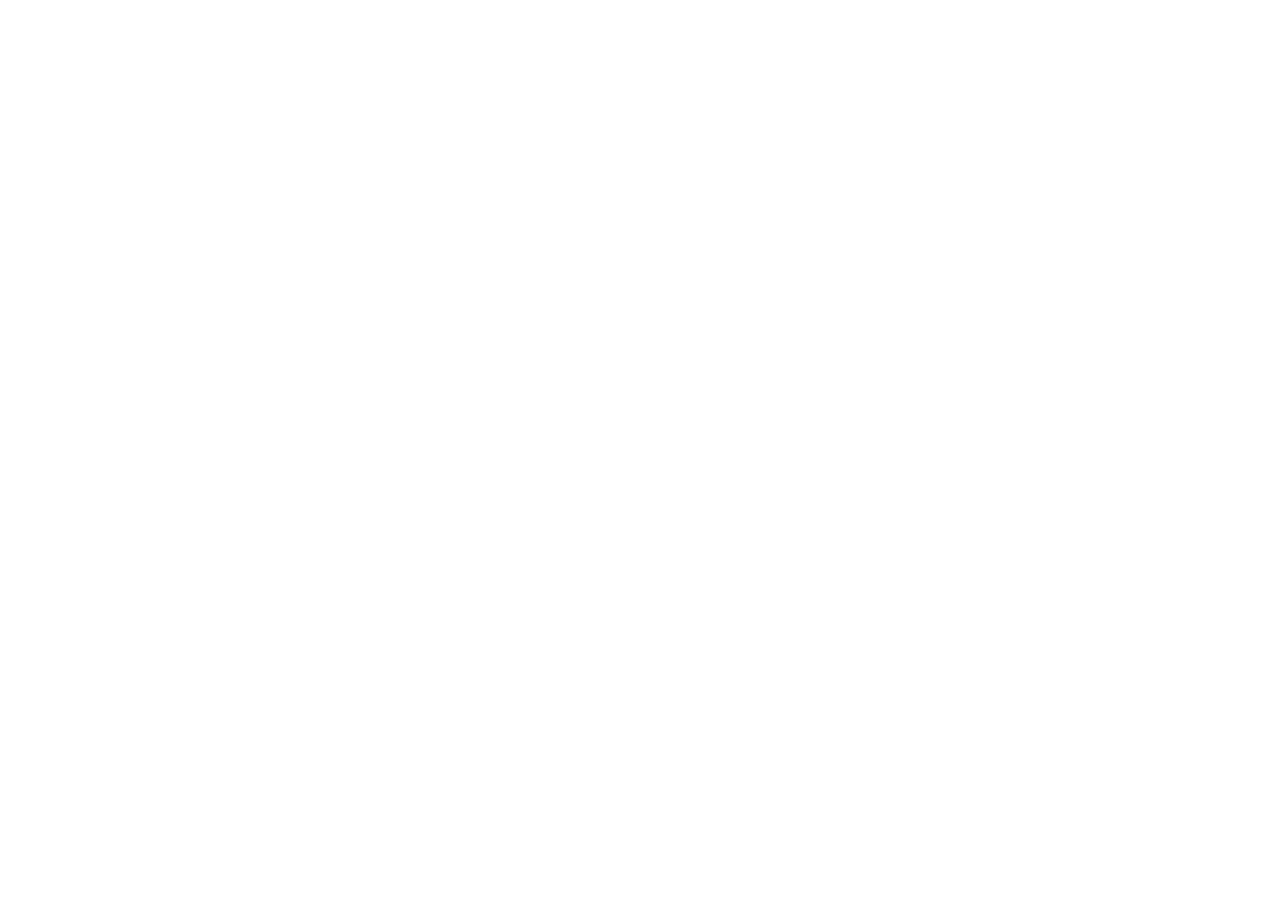
==== commit 85e1bf29: "Redirect TanaUp pages to swarteinteractive.com" ====
--- a/tanaup/index.html
+++ b/tanaup/index.html
@@ -1,123 +1,10 @@
-<!doctype html>
-<html lang="en">
-<head>
-<meta charset="utf-8">
-<meta name="viewport" content="width=device-width,initial-scale=1,viewport-fit=cover">
-<title>TanaUp – Swarte Interactive</title>
-<meta name="description" content="TanaUp: bounce higher, land perfect, go FEVER. A free one-tap climber for Android.">
-<meta property="og:title" content="TanaUp – Swarte Interactive">
-<meta property="og:description" content="TanaUp: bounce higher, land perfect, go FEVER. A free one-tap climber for Android.">
-<meta name="theme-color" content="#0a0a0b">
-<meta property="og:image" content="https://swarteinteractive-design.github.io/brand/logo-original.jpg">
-<link rel="icon" type="image/png" href="../favicon.png">
-<link rel="apple-touch-icon" href="../brand/apple-touch-icon.png">
-<link rel="stylesheet" href="../fonts.css">
-<link rel="stylesheet" href="../site.css">
-
-</head>
-<body class="game">
-
-<div class="grain" aria-hidden="true"></div>
-<header class="top">
-  <div class="wrap">
-    <a class="brand" href="../index.html"><img class="logo" src="../brand/logo-full.png" alt="Swarte Interactive" width="1460" height="337"></a>
-    <button class="menu-btn" aria-label="Menu" aria-expanded="false"><span></span><span></span><span></span></button>
-    <ul class="tabs"><li><a href="../index.html">Home</a></li><li><a href="../games.html" aria-current="page">Games</a></li><li><a href="../about.html">About</a></li><li><a href="../contact.html">Contact</a></li></ul>
-  </div>
-</header>
-<main>
-
-<section class="ghero">
-  <canvas data-scene="light" aria-hidden="true"></canvas>
-  <div class="wrap">
-    <div>
-      <a href="../games.html" class="eyebrow" style="text-decoration:none">← All games</a>
-      <div class="logo rv">TanaUp</div>
-      <p class="rv d1">Bounce higher, land perfect, go FEVER. A colourful one-tap climber you can play for one minute, and still be playing an hour later.</p>
-      <div class="btns rv d2"><a class="btn play" aria-disabled="true" role="link"><svg viewBox="0 0 24 24" aria-hidden="true"><path fill="#34a853" d="M3.6 1.8 13.4 12l-9.8 10.2c-.4-.2-.6-.7-.6-1.2V3c0-.5.2-.9.6-1.2z"/><path fill="#fbbc04" d="m16.8 8.6 3.4 2c.9.5.9 1.8 0 2.3l-3.4 2L13.4 12z"/><path fill="#4285f4" d="M3.6 1.8c.3-.2.8-.2 1.2 0l12 6.8-3.4 3.4z"/><path fill="#ea4335" d="m13.4 12 3.4 3.4-12 6.8c-.4.2-.9.2-1.2 0z"/></svg><span class="two"><small>Coming soon to</small>Google Play</span></a><a class="btn ghost" style="background:rgba(255,255,255,.16);border-color:rgba(255,255,255,.3)" href="#screens">See screenshots</a></div>
-    </div>
-    <div class="shot-hero rv d1"><img src="img/fever.webp" alt="TanaUp gameplay: Build combos, go FEVER" width="540" height="960"></div>
-    </div>
-  </div>
-</section>
-
-<section>
-  <div class="wrap">
-    <div class="sec-head rv"><span class="eyebrow">Why you'll love it</span><h2 class="h-l">Simple to play. Deep to master.</h2></div>
-    <div class="feat-grid">
-      <div class="feat rv"><span class="em">🔥</span><h3>Combos and FEVER</h3><p>Land clean, build your streak and set the screen on fire.</p></div>
-      <div class="feat rv d1"><span class="em">🌈</span><h3>Dreamy worlds</h3><p>Bounce through skies, valleys, moons and more, each with its own look and music.</p></div>
-      <div class="feat rv d2"><span class="em">🏆</span><h3>Rankings and leagues</h3><p>Climb the world, country and local boards, and join weekly leagues.</p></div>
-      <div class="feat rv"><span class="em">👻</span><h3>Race your friends</h3><p>Add friends, chase their best runs as ghosts and beat their records.</p></div>
-      <div class="feat rv d1"><span class="em">🎁</span><h3>Daily rewards</h3><p>Daily missions, a daily challenge, the Ball Quest and a lucky spin.</p></div>
-      <div class="feat rv d2"><span class="em">☁️</span><h3>Your progress, saved</h3><p>Cloud save keeps your gems and items safe when you change phones.</p></div>
-    </div>
-  </div>
-</section>
-
-
-<section class="alt" id="screens">
-  <div class="wrap">
-    <div class="sec-head rv"><span class="eyebrow">Screenshots</span><h2 class="h-l">See it in action.</h2><p>Swipe through the game.</p></div>
-  </div>
-  <div class="gallery rv">
-    <img src="img/fever.webp" alt="Build combos, go FEVER" width="540" height="960"><img src="img/rush.webp" alt="Rush mode: outrun the laser" width="540" height="960"><img src="img/divine.webp" alt="Perfect mode: reach DIVINE" width="540" height="960"><img src="img/sky.webp" alt="Bounce through dreamy worlds" width="540" height="960"><img src="img/shop.webp" alt="77 balls to collect" width="540" height="960"><img src="img/quest.webp" alt="Win special balls in the Ball Quest" width="540" height="960"><img src="img/board.webp" alt="Climb the world rankings" width="540" height="960"><img src="img/modes.webp" alt="4 ways to play plus a daily challenge" width="540" height="960">
-  </div>
-</section>
-<section id="modes">
-  <div class="wrap">
-    <div class="sec-head rv"><span class="eyebrow">4 ways to play</span><h2 class="h-l">Pick your challenge.</h2></div>
-    <div class="modes">
-      <div class="mode m1 rv"><span class="tagm">Classic</span><h3>Worlds</h3><p>Climb through world after world and set your best height.</p></div>
-      <div class="mode m2 rv d1"><span class="tagm">Fast</span><h3>Rush</h3><p>Outrun the laser, fly through boost rings and beat the clock.</p></div>
-      <div class="mode m3 rv d2"><span class="tagm">Expert</span><h3>Perfect</h3><p>Only perfect landings count. Reach DIVINE if you can.</p></div>
-      <div class="mode m4 rv d3"><span class="tagm">Every day</span><h3>Daily</h3><p>One new challenge each day. Same course for everyone.</p></div>
-    </div>
-  </div>
-</section>
-
-<section class="alt">
-  <div class="wrap">
-    <div class="sec-head center rv"><span class="eyebrow">So much to collect</span><h2 class="h-l">Make it yours.</h2></div>
-    <div class="stats">
-      <div class="stat rv"><b class="sun-t">77</b><span>balls</span></div>
-      <div class="stat rv d1"><b class="pink-t">33</b><span>trails</span></div>
-      <div class="stat rv d2"><b class="mint-t">83</b><span>trophies</span></div>
-      <div class="stat rv d3"><b class="violet-t">17</b><span>languages</span></div>
-    </div>
-  </div>
-</section>
-
-<section>
-  <div class="wrap">
-    <div class="sec-head center rv"><span class="eyebrow">Help</span><h2 class="h-l">Questions and support</h2></div>
-    <div class="faq">
-      <details class="rv"><summary>Is TanaUp free?</summary><p>Yes. TanaUp is free to play. You can earn gems by playing. Optional gem packs and extras can be bought through Google Play, and ads only play when you choose to watch one.</p></details>
-      <details class="rv"><summary>I changed phones. How do I get my progress back?</summary><p>Open TanaUp on your new phone and choose "Load my progress" when asked. Things you bought can be restored with "Restore purchases" in the shop, using the same Google account.</p></details>
-      <details class="rv"><summary>How do I delete my data?</summary><p>In the game, go to Settings and tap "Delete my data". You can also email us. Step by step: <a style="color:var(--sky)" href="delete-data.html">Delete your TanaUp data</a>.</p></details>
-      <details class="rv"><summary>Something went wrong with a purchase.</summary><p>Refunds go through Google Play (Order history). If an item didn't arrive or doesn't work, email <a style="color:var(--sky)" href="mailto:swarteinteractive@gmail.com">swarteinteractive@gmail.com</a> with your friend code and we'll make it right.</p></details>
-      <details class="rv"><summary>Who can play?</summary><p>TanaUp is meant for players aged 16 and over. Younger players need a parent's or guardian's permission.</p></details>
-    </div>
-    <p class="center" style="text-align:center;margin-top:36px;color:var(--muted)"><a style="color:var(--sky)" href="privacy.html">Privacy Policy</a> · <a style="color:var(--sky)" href="terms.html">Terms of Service</a> · <a style="color:var(--sky)" href="delete-data.html">Delete your data</a> · <a style="color:var(--sky)" href="mailto:swarteinteractive@gmail.com">Contact support</a></p>
-  </div>
-</section>
-
-</main>
-<footer>
-  <div class="wrap">
-    <div class="fgrid">
-      <div class="fbrand">
-        <a class="brand" href="../index.html"><img class="logo" src="../brand/logo-full.png" alt="Swarte Interactive" width="1460" height="337"></a>
-        <p>An independent game studio from Castellón, Spain. Small games, made with care.</p>
-      </div>
-      <div><h4>Studio</h4><ul><li><a href="../index.html">Home</a></li><li><a href="../games.html">Games</a></li><li><a href="../about.html">About</a></li><li><a href="../contact.html">Contact</a></li></ul></div>
-      <div><h4>Games</h4><ul><li><a href="../games.html">All games</a></li><li><a href="../tanaup/index.html">TanaUp</a></li></ul></div>
-      <div><h4>Legal</h4><ul><li><a href="../legal.html">Legal notice</a></li><li><a href="../legal.html#privacy">Website privacy</a></li><li><a href="../tanaup/privacy.html">TanaUp privacy</a></li><li><a href="../tanaup/terms.html">TanaUp terms</a></li><li><a href="../tanaup/delete-data.html">Delete TanaUp data</a></li></ul></div>
-      <div><h4>Get in touch</h4><ul><li><a href="mailto:swarteinteractive@gmail.com">swarteinteractive@gmail.com</a></li><li><span style="color:var(--muted)">Apartado de Correos 8048<br>12006 Castellón de la Plana, Spain</span></li></ul></div>
-    </div>
-    <div class="fbottom"><span>© <span id="yr">2026</span> Swarte Interactive. All rights reserved.</span><span>No cookies · No tracking</span></div>
-  </div>
-</footer>
-<script src="../site.js"></script>
-</body>
-</html>
+<!DOCTYPE html>
+<html lang="en"><head><meta charset="utf-8">
+<title>Moved to swarteinteractive.com</title>
+<meta name="viewport" content="width=device-width,initial-scale=1">
+<meta name="robots" content="noindex">
+<link rel="canonical" href="https://swarteinteractive.com/tanaup/">
+<meta http-equiv="refresh" content="0; url=https://swarteinteractive.com/tanaup/">
+<script>location.replace("https://swarteinteractive.com/tanaup/"+location.hash)</script>
+<style>body{font:16px/1.5 system-ui,sans-serif;background:#0a0a0b;color:#fff;display:grid;place-items:center;min-height:100vh;margin:0;text-align:center}a{color:#ff7a00}</style>
+</head><body><p>Swarte Interactive has moved.<br><a href="https://swarteinteractive.com/tanaup/">Continue to swarteinteractive.com/tanaup/</a></p></body></html>
